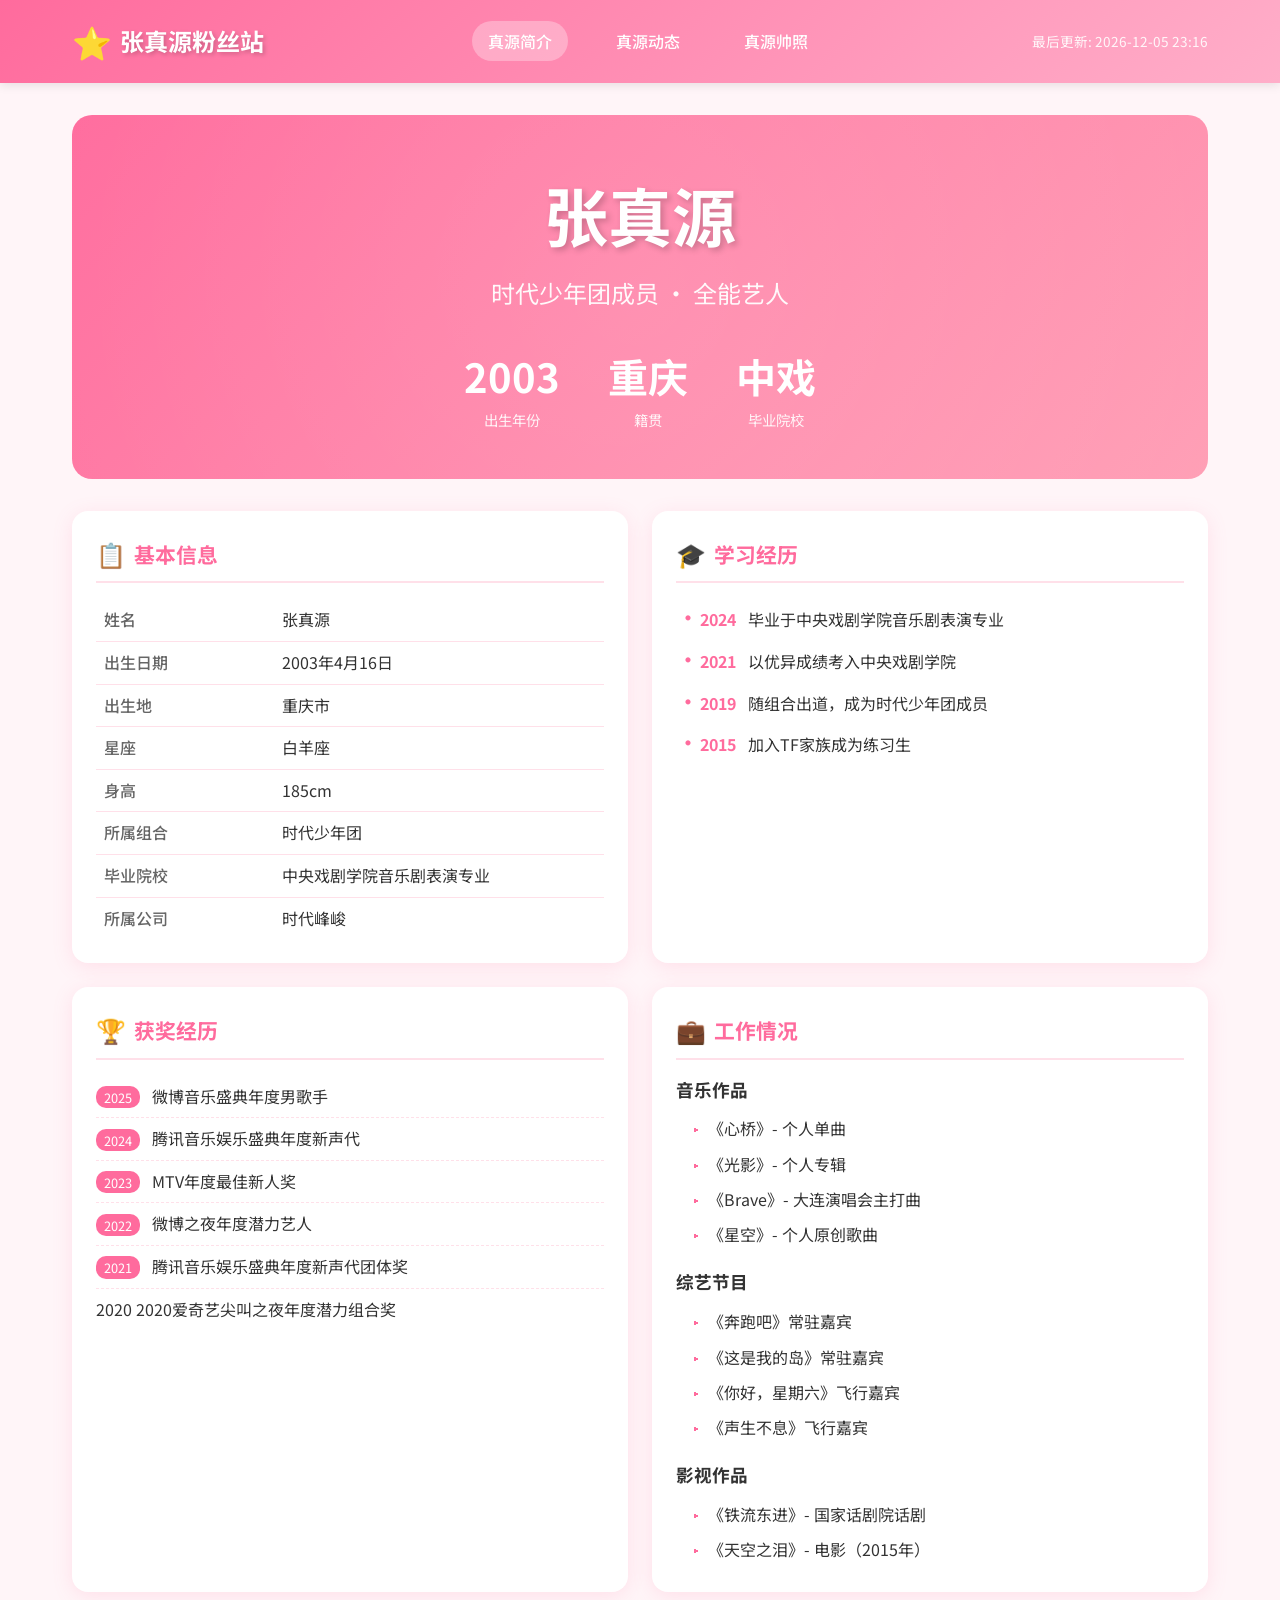
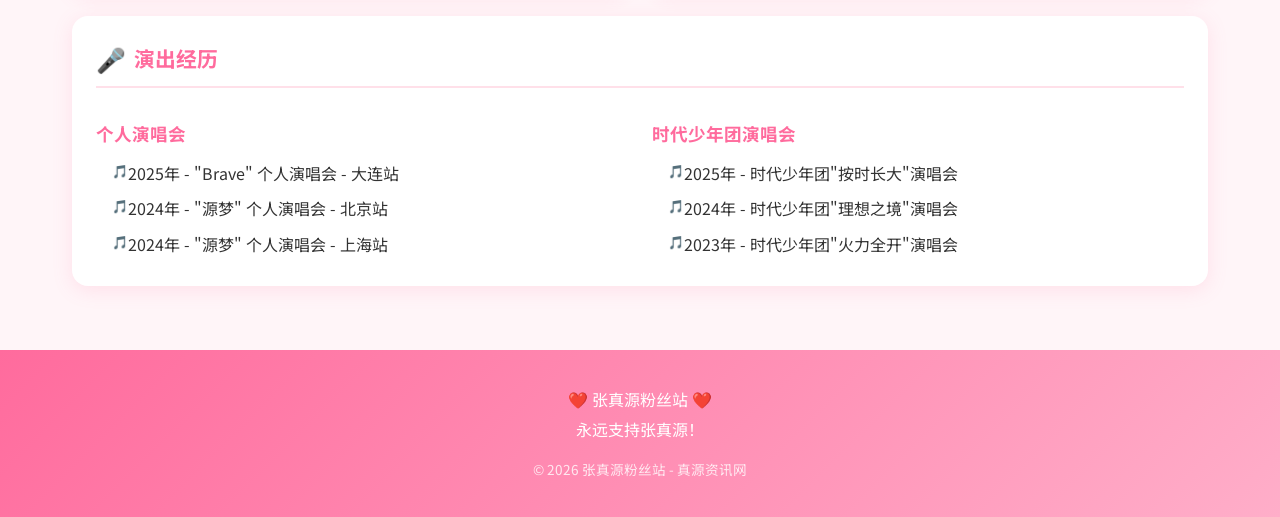
==== zhangzhenyuan-fansite/index.html @ c81fbda4 "Add Zhang Zhenyuan fan site" ====
<!DOCTYPE html>
<html lang="zh-CN">
<head>
    <meta charset="UTF-8">
    <meta name="viewport" content="width=device-width, initial-scale=1.0">
    <title>张真源粉丝站 - 真源资讯网</title>
    <link rel="stylesheet" href="css/style.css">
    <link rel="preconnect" href="https://fonts.googleapis.com">
    <link rel="preconnect" href="https://fonts.gstatic.com" crossorigin>
    <link href="https://fonts.googleapis.com/css2?family=Noto+Sans+SC:wght@300;400;500;700&display=swap" rel="stylesheet">
</head>
<body>
    <!-- 顶部导航 -->
    <header>
        <nav class="navbar">
            <div class="logo">
                <span class="logo-icon">⭐</span>
                <span class="logo-text">张真源粉丝站</span>
            </div>
            <ul class="nav-links">
                <li><a href="#intro" class="active" data-tab="intro">真源简介</a></li>
                <li><a href="#news" data-tab="news">真源动态</a></li>
                <li><a href="photos.html">真源帅照</a></li>
            </ul>
            <div class="last-update">最后更新: <span id="updateTime">-</span></div>
        </nav>
    </header>

    <!-- 主要内容区 -->
    <main>
        <!-- 真源简介模块 -->
        <section id="intro" class="tab-content active">
            <div class="hero-section">
                <div class="hero-content">
                    <h1>张真源</h1>
                    <p class="subtitle">时代少年团成员 · 全能艺人</p>
                    <div class="stats">
                        <div class="stat-item">
                            <span class="stat-number">2003</span>
                            <span class="stat-label">出生年份</span>
                        </div>
                        <div class="stat-item">
                            <span class="stat-number">重庆</span>
                            <span class="stat-label">籍贯</span>
                        </div>
                        <div class="stat-item">
                            <span class="stat-number">中戏</span>
                            <span class="stat-label">毕业院校</span>
                        </div>
                    </div>
                </div>
            </div>

            <div class="content-grid">
                <!-- 基本信息 -->
                <div class="card">
                    <h2><span class="card-icon">📋</span>基本信息</h2>
                    <div class="card-content">
                        <table class="info-table">
                            <tr>
                                <th>姓名</th>
                                <td>张真源</td>
                            </tr>
                            <tr>
                                <th>出生日期</th>
                                <td>2003年4月16日</td>
                            </tr>
                            <tr>
                                <th>出生地</th>
                                <td>重庆市</td>
                            </tr>
                            <tr>
                                <th>星座</th>
                                <td>白羊座</td>
                            </tr>
                            <tr>
                                <th>身高</th>
                                <td>185cm</td>
                            </tr>
                            <tr>
                                <th>所属组合</th>
                                <td>时代少年团</td>
 </tr>
                            <tr>
                                <th>毕业院校</th>
                                <td>中央戏剧学院音乐剧表演专业</td>
                            </tr>
                            <tr>
                                <th>所属公司</th>
                                <td>时代峰峻</td>
                            </tr>
                        </table>
                    </div>
                </div>

                <!-- 学习经历 -->
                <div class="card">
                    <h2><span class="card-icon">🎓</span>学习经历</h2>
                    <div class="card-content">
                        <ul class="timeline">
                            <li>
                                <span class="year">2024</span>
                                <span class="event">毕业于中央戏剧学院音乐剧表演专业</span>
                            </li>
                            <li>
                                <span class="year">2021</span>
                                <span class="event">以优异成绩考入中央戏剧学院</span>
                            </li>
                            <li>
                                <span class="year">2019</span>
                                <span class="event">随组合出道，成为时代少年团成员</span>
                            </li>
                            <li>
                                <span class="year">2015</span>
                                <span class="event">加入TF家族成为练习生</span>
                            </li>
                        </ul>
                    </div>
                </div>

                <!-- 获奖经历 -->
                <div class="card">
                    <h2><span class="card-icon">🏆</span>获奖经历</h2>
                    <div class="card-content">
                        <ul class="award-list">
                            <li>
                                <span class="award-year">2025</span>
                                <span class="award-name">微博音乐盛典年度男歌手</span>
                            </li>
                            <li>
                                <span class="award-year">2024</span>
                                <span class="award-name">腾讯音乐娱乐盛典年度新声代</span>
                            </li>
                            <li>
                                <span class="award-year">2023</span>
                                <span class="award-name">MTV年度最佳新人奖</span>
                            </li>
                            <li>
                                <span class="award-year">2022</span>
                                <span class="award-name">微博之夜年度潜力艺人</span>
                            </li>
                            <li>
                                <span class="award-year">2021</span>
                                <span class="award-name">腾讯音乐娱乐盛典年度新声代团体奖</span>
                            </li>
                            <li>
                                <span class="year">2020</span>
                                <span class="event">2020爱奇艺尖叫之夜年度潜力组合奖</span>
                            </li>
                        </ul>
                    </div>
                </div>

                <!-- 工作情况 -->
                <div class="card">
                    <h2><span class="card-icon">💼</span>工作情况</h2>
                    <div class="card-content">
                        <h3>音乐作品</h3>
                        <ul class="work-list">
                            <li>《心桥》- 个人单曲</li>
                            <li>《光影》- 个人专辑</li>
                            <li>《Brave》- 大连演唱会主打曲</li>
                            <li>《星空》- 个人原创歌曲</li>
                        </ul>
                        <h3>综艺节目</h3>
                        <ul class="work-list">
                            <li>《奔跑吧》常驻嘉宾</li>
                            <li>《这是我的岛》常驻嘉宾</li>
                            <li>《你好，星期六》飞行嘉宾</li>
                            <li>《声生不息》飞行嘉宾</li>
                        </ul>
                        <h3>影视作品</h3>
                        <ul class="work-list">
                            <li>《铁流东进》- 国家话剧院话剧</li>
                            <li>《天空之泪》- 电影（2015年）</li>
                        </ul>
                    </div>
                </div>

                <!-- 演出经历 -->
                <div class="card full-width">
                    <h2><span class="card-icon">🎤</span>演出经历</h2>
                    <div class="card-content">
                        <div class="concerts">
                            <div class="concert-item">
                                <h3>个人演唱会</h3>
                                <ul>
                                    <li>2025年 - "Brave" 个人演唱会 - 大连站</li>
                                    <li>2024年 - "源梦" 个人演唱会 - 北京站</li>
                                    <li>2024年 - "源梦" 个人演唱会 - 上海站</li>
                                </ul>
                            </div>
                            <div class="concert-item">
                                <h3>时代少年团演唱会</h3>
                                <ul>
                                    <li>2025年 - 时代少年团"按时长大"演唱会</li>
                                    <li>2024年 - 时代少年团"理想之境"演唱会</li>
                                    <li>2023年 - 时代少年团"火力全开"演唱会</li>
                                </ul>
                            </div>
                        </div>
                    </div>
                </div>
            </div>
        </section>

        <!-- 真源动态模块 -->
        <section id="news" class="tab-content">
            <div class="section-header">
                <h1>真源动态</h1>
                <p>关注张真源的最新消息，每日自动更新</p>
                <button class="refresh-btn" onclick="refreshNews()">
                    <span>🔄</span> 刷新动态
                </button>
            </div>
            <div class="news-container" id="newsContainer">
                <!-- 动态内容将通过JavaScript动态加载 -->
                <div class="loading">加载中...</div>
            </div>
        </section>

        <!-- 真源帅照模块 -->
        <section id="photos" class="tab-content">
            <div class="section-header">
                <h1>真源帅照</h1>
                <p>张真源高清照片、精美写真，每周更新</p>
            </div>
            <div class="photo-gallery" id="photoGallery">
                <!-- 照片将通过JavaScript动态加载 -->
                <div class="loading">加载中...</div>
            </div>
        </section>
    </main>

    <!-- 页脚 -->
    <footer>
        <div class="footer-content">
            <p>❤️ 张真源粉丝站 ❤️</p>
            <p>永远支持张真源！</p>
            <p class="copyright">© 2026 张真源粉丝站 - 真源资讯网</p>
        </div>
    </footer>

    <script src="js/main.js"></script>
    <script src="js/news.js"></script>
    <script src="js/photos.js"></script>
</body>
</html>
---- zhangzhenyuan-fansite/css/style.css ----
/* 全局样式 */
* {
    margin: 0;
    padding: 0;
    box-sizing: border-box;
}

:root {
    --primary-color: #ff6b9d;
    --secondary-color: #ffaec9;
    --accent-color: #ffd700;
    --bg-color: #fff5f8;
    --card-bg: #ffffff;
    --text-primary: #333333;
    --text-secondary: #666666;
    --border-color: #ffe0e9;
    --shadow: 0 4px 20px rgba(255, 107, 157, 0.15);
}

body {
    font-family: 'Noto Sans SC', sans-serif;
    background-color: var(--bg-color);
    color: var(--text-primary);
    line-height: 1.6;
    position: relative;
}

/* 主页背景 - 张真源高清写真半透明 */
body::before {
    content: '';
    position: fixed;
    top: 0;
    left: 0;
    width: 100%;
    height: 100%;
    background-image: url('../images/hero-bg.jpg');
    background-size: cover;
    background-position: center;
    background-attachment: fixed;
    opacity: 0.15;
    z-index: -1;
}

/* 顶部导航 */
header {
    background: linear-gradient(135deg, var(--primary-color), var(--secondary-color));
    position: sticky;
    top: 0;
    z-index: 1000;
    box-shadow: 0 2px 10px rgba(0,0,0,0.1);
}

.navbar {
    max-width: 1200px;
    margin: 0 auto;
    padding: 1rem 2rem;
    display: flex;
    justify-content: space-between;
    align-items: center;
}

.logo {
    display: flex;
    align-items: center;
    gap: 0.5rem;
}

.logo-icon {
    font-size: 2rem;
    animation: starPulse 2s ease-in-out infinite;
}

@keyframes starPulse {
    0%, 100% { transform: scale(1); }
    50% { transform: scale(1.2); }
}

.logo-text {
    font-size: 1.5rem;
    font-weight: 700;
    color: white;
    text-shadow: 2px 2px 4px rgba(0,0,0,0.2);
}

.nav-links {
    display: flex;
    list-style: none;
    gap: 2rem;
}

.nav-links a {
    color: white;
    text-decoration: none;
    font-weight: 500;
    padding: 0.5rem 1rem;
    border-radius: 20px;
    transition: all 0.3s ease;
}

.nav-links a:hover,
.nav-links a.active {
    background: rgba(255,255,255,0.3);
    transform: translateY(-2px);
}

.last-update {
    color: white;
    font-size: 0.85rem;
    opacity: 0.9;
}

/* 主要内容区 */
main {
    max-width: 1200px;
    margin: 0 auto;
    padding: 2rem;
    min-height: calc(100vh - 200px);
}

.tab-content {
    display: none;
    animation: fadeIn 0.5s ease;
}

.tab-content.active {
    display: block;
}

@keyframes fadeIn {
    from { opacity: 0; transform: translateY(20px); }
    to { opacity: 1; transform: translateY(0); }
}

/* 简介页英雄区 */
.hero-section {
    background: linear-gradient(135deg, var(--primary-color), #ff9eb5);
    border-radius: 20px;
    padding: 3rem;
    margin-bottom: 2rem;
    text-align: center;
    color: white;
    position: relative;
    overflow: hidden;
}

.hero-section::before {
    content: '';
    position: absolute;
    top: -50%;
    left: -50%;
    width: 200%;
    height: 200%;
    background: radial-gradient(circle, rgba(255,255,255,0.1) 0%, transparent 60%);
    animation: rotate 20s linear infinite;
}

@keyframes rotate {
    from { transform: rotate(0deg); }
    to { transform: rotate(360deg); }
}

.hero-content {
    position: relative;
    z-index: 1;
}

.hero-content h1 {
    font-size: 4rem;
    margin-bottom: 0.5rem;
    text-shadow: 3px 3px 6px rgba(0,0,0,0.2);
}

.hero-content .subtitle {
    font-size: 1.5rem;
    opacity: 0.95;
    margin-bottom: 2rem;
}

.stats {
    display: flex;
    justify-content: center;
    gap: 3rem;
}

.stat-item {
    display: flex;
    flex-direction: column;
    align-items: center;
}

.stat-number {
    font-size: 2.5rem;
    font-weight: 700;
}

.stat-label {
    font-size: 0.9rem;
    opacity: 0.9;
}

/* 内容网格 */
.content-grid {
    display: grid;
    grid-template-columns: repeat(2, 1fr);
    gap: 1.5rem;
}

.card {
    background: var(--card-bg);
    border-radius: 16px;
    padding: 1.5rem;
    box-shadow: var(--shadow);
    transition: transform 0.3s ease, box-shadow 0.3s ease;
}

.card:hover {
    transform: translateY(-5px);
    box-shadow: 0 8px 30px rgba(255, 107, 157, 0.25);
}

.card.full-width {
    grid-column: 1 / -1;
}

.card h2 {
    font-size: 1.3rem;
    color: var(--primary-color);
    margin-bottom: 1rem;
    display: flex;
    align-items: center;
    gap: 0.5rem;
    border-bottom: 2px solid var(--border-color);
    padding-bottom: 0.5rem;
}

.card-icon {
    font-size: 1.5rem;
}

.card h3 {
    font-size: 1.1rem;
    color: var(--text-primary);
    margin: 1rem 0 0.5rem;
}

/* 信息表格 */
.info-table {
    width: 100%;
    border-collapse: collapse;
}

.info-table tr {
    border-bottom: 1px solid var(--border-color);
}

.info-table tr:last-child {
    border-bottom: none;
}

.info-table th {
    text-align: left;
    padding: 0.5rem;
    color: var(--text-secondary);
    width: 35%;
    font-weight: 500;
}

.info-table td {
    padding: 0.5rem;
    font-weight: 400;
}

/* 时间线 */
.timeline {
    list-style: none;
}

.timeline li {
    padding: 0.5rem 0;
    padding-left: 1.5rem;
    position: relative;
}

.timeline li::before {
    content: '•';
    position: absolute;
    left: 0;
    color: var(--primary-color);
    font-size: 1.5rem;
    line-height: 1.2rem;
}

.timeline .year {
    font-weight: 700;
    color: var(--primary-color);
    margin-right: 0.5rem;
}

/* 获奖列表 */
.award-list {
    list-style: none;
}

.award-list li {
    padding: 0.5rem 0;
    border-bottom: 1px dashed var(--border-color);
}

.award-list li:last-child {
    border-bottom: none;
}

.award-year {
    background: var(--primary-color);
    color: white;
    padding: 0.1rem 0.5rem;
    border-radius: 10px;
    font-size: 0.8rem;
    margin-right: 0.5rem;
}

/* 工作列表 */
.work-list {
    list-style: none;
    margin-left: 1rem;
}

.work-list li {
    padding: 0.3rem 0;
    position: relative;
    padding-left: 1rem;
}

.work-list li::before {
    content: '▸';
    position: absolute;
    left: 0;
    color: var(--primary-color);
}

/* 演唱会 */
.concerts {
    display: grid;
    grid-template-columns: repeat(2, 1fr);
    gap: 1.5rem;
}

.concert-item h3 {
    color: var(--primary-color);
    margin-bottom: 0.5rem;
}

.concert-item ul {
    list-style: none;
    margin-left: 1rem;
}

.concert-item ul li {
    padding: 0.3rem 0;
    position: relative;
    padding-left: 1rem;
}

.concert-item ul li::before {
    content: '🎵';
    position: absolute;
    left: 0;
    font-size: 0.8rem;
}

/* 动态页 */
.section-header {
    text-align: center;
    margin-bottom: 2rem;
}

.section-header h1 {
    font-size: 2.5rem;
    color: var(--primary-color);
    margin-bottom: 0.5rem;
}

.section-header p {
    color: var(--text-secondary);
    margin-bottom: 1rem;
}

.refresh-btn {
    background: linear-gradient(135deg, var(--primary-color), var(--secondary-color));
    color: white;
    border: none;
    padding: 0.8rem 2rem;
    border-radius: 25px;
    font-size: 1rem;
    cursor: pointer;
    transition: all 0.3s ease;
    display: inline-flex;
    align-items: center;
    gap: 0.5rem;
}

.refresh-btn:hover {
    transform: scale(1.05);
    box-shadow: 0 5px 20px rgba(255, 107, 157, 0.4);
}

.news-container {
    display: grid;
    gap: 1rem;
}

.news-item {
    background: var(--card-bg);
    border-radius: 12px;
    padding: 1.5rem;
    box-shadow: var(--shadow);
    transition: transform 0.3s ease;
    border-left: 4px solid var(--primary-color);
}

.news-item:hover {
    transform: translateX(10px);
}

.news-date {
    color: var(--primary-color);
    font-size: 0.85rem;
    margin-bottom: 0.5rem;
}

.news-title {
    font-size: 1.2rem;
    font-weight: 600;
    margin-bottom: 0.5rem;
}

.news-content {
    color: var(--text-secondary);
    font-size: 0.95rem;
}

.news-source {
    font-size: 0.8rem;
    color: #999;
    margin-top: 0.5rem;
}

/* 动态图片 */
.news-image {
    margin-top: 1rem;
    border-radius: 8px;
    overflow: hidden;
}

.news-image img {
    width: 100%;
    max-height: 300px;
    object-fit: cover;
    border-radius: 8px;
    transition: transform 0.3s ease;
}

.news-image img:hover {
    transform: scale(1.02);
}

/* 照片画廊 */
.photo-gallery {
    display: block;
}

/* 分类卡片网格 */
.category-grid {
    display: grid;
    grid-template-columns: repeat(auto-fill, minmax(280px, 1fr));
    gap: 1.5rem;
    margin-bottom: 2rem;
}

.category-card {
    border-radius: 20px;
    padding: 2.5rem 2rem;
    text-align: center;
    box-shadow: 0 10px 30px rgba(0,0,0,0.15);
    cursor: pointer;
    transition: all 0.3s ease;
    color: white;
    position: relative;
    overflow: hidden;
}

.category-card::before {
    content: '';
    position: absolute;
    top: 0;
    left: 0;
    right: 0;
    bottom: 0;
    background: rgba(255,255,255,0.1);
    opacity: 0;
    transition: opacity 0.3s ease;
}

.category-card:hover {
    transform: translateY(-10px) scale(1.02);
    box-shadow: 0 20px 50px rgba(0,0,0,0.25);
}

.category-card:hover::before {
    opacity: 1;
}

.category-icon {
    font-size: 4rem;
    margin-bottom: 1rem;
    display: block;
}

.category-name {
    font-size: 1.6rem;
    font-weight: 700;
    color: white;
    margin-bottom: 0.5rem;
    text-shadow: 1px 1px 3px rgba(0,0,0,0.2);
}

.category-desc {
    font-size: 1rem;
    color: rgba(255,255,255,0.9);
    margin-bottom: 1rem;
}

.category-count {
    font-size: 1rem;
    color: white;
    font-weight: 600;
    background: rgba(0,0,0,0.2);
    padding: 0.5rem 1rem;
    border-radius: 20px;
    display: inline-block;
}

/* 分类页头 */
.category-header {
    text-align: center;
    margin-bottom: 2rem;
    padding: 1rem;
}

.category-header h2 {
    font-size: 2rem;
    color: var(--primary-color);
    margin-bottom: 0.5rem;
}

.category-header p {
    color: var(--text-secondary);
    margin-bottom: 1rem;
}

.back-btn {
    display: inline-block;
    background: var(--primary-color);
    color: white;
    padding: 0.5rem 1.5rem;
    border-radius: 20px;
    text-decoration: none;
    transition: all 0.3s ease;
}

.back-btn:hover {
    transform: scale(1.05);
    box-shadow: 0 5px 20px rgba(255, 107, 157, 0.4);
}

/* 照片网格 */
.photo-grid {
    display: grid;
    grid-template-columns: repeat(auto-fill, minmax(200px, 1fr));
    gap: 1rem;
}

.photo-item {
    background: var(--card-bg);
    border-radius: 12px;
    overflow: hidden;
    box-shadow: var(--shadow);
    cursor: pointer;
    transition: transform 0.3s ease;
    aspect-ratio: 4/5;
}

.photo-item:hover {
    transform: scale(1.03);
    z-index: 10;
}

.photo-item img {
    width: 100%;
    height: 100%;
    object-fit: cover;
}

/* 大图模态框 */
.photo-modal {
    position: fixed;
    top: 0;
    left: 0;
    width: 100%;
    height: 100%;
    background: rgba(0, 0, 0, 0.9);
    display: flex;
    justify-content: center;
    align-items: center;
    z-index: 10000;
    padding: 2rem;
}

.photo-modal-content {
    max-width: 90%;
    max-height: 90%;
    position: relative;
    text-align: center;
}

.photo-modal-content img {
    max-width: 100%;
    max-height: 80vh;
    border-radius: 8px;
}

.photo-modal-content p {
    color: white;
    margin-top: 1rem;
    font-size: 1rem;
}

.photo-modal-close {
    position: absolute;
    top: -40px;
    right: 0;
    color: white;
    font-size: 2rem;
    cursor: pointer;
    width: 40px;
    height: 40px;
    line-height: 40px;
    background: rgba(255,255,255,0.2);
    border-radius: 50%;
}

.photo-modal-close:hover {
    background: var(--primary-color);
}

/* 返回首页链接 */
.logo-text a {
    color: white;
    text-decoration: none;
}

.back-home {
    text-align: center;
    margin-top: 2rem;
}

.back-home a {
    color: var(--primary-color);
    text-decoration: none;
    font-weight: 500;
}

.back-home a:hover {
    text-decoration: underline;
}

.photo-date {
    font-size: 0.85rem;
    color: var(--text-secondary);
}

/* 加载动画 */
.loading {
    text-align: center;
    padding: 3rem;
    color: var(--text-secondary);
    font-size: 1.1rem;
}

.loading::after {
    content: '';
    animation: dots 1.5s infinite;
}

@keyframes dots {
    0%, 20% { content: '.'; }
    40% { content: '..'; }
    60%, 100% { content: '...'; }
}

/* 页脚 */
footer {
    background: linear-gradient(135deg, var(--primary-color), var(--secondary-color));
    color: white;
    text-align: center;
    padding: 2rem;
    margin-top: 2rem;
}

.footer-content p {
    margin: 0.3rem 0;
}

.copyright {
    font-size: 0.85rem;
    opacity: 0.8;
    margin-top: 1rem !important;
}

/* 响应式设计 */
@media (max-width: 768px) {
    .navbar {
        flex-direction: column;
        gap: 1rem;
    }

    .nav-links {
        gap: 1rem;
        flex-wrap: wrap;
        justify-content: center;
    }

    .hero-content h1 {
        font-size: 2.5rem;
    }

    .stats {
        flex-direction: column;
        gap: 1rem;
    }

    .content-grid {
        grid-template-columns: 1fr;
    }

    .concerts {
        grid-template-columns: 1fr;
    }

    .category-grid {
        grid-template-columns: repeat(2, 1fr);
    }

    .photo-grid {
        grid-template-columns: repeat(2, 1fr);
    }
}
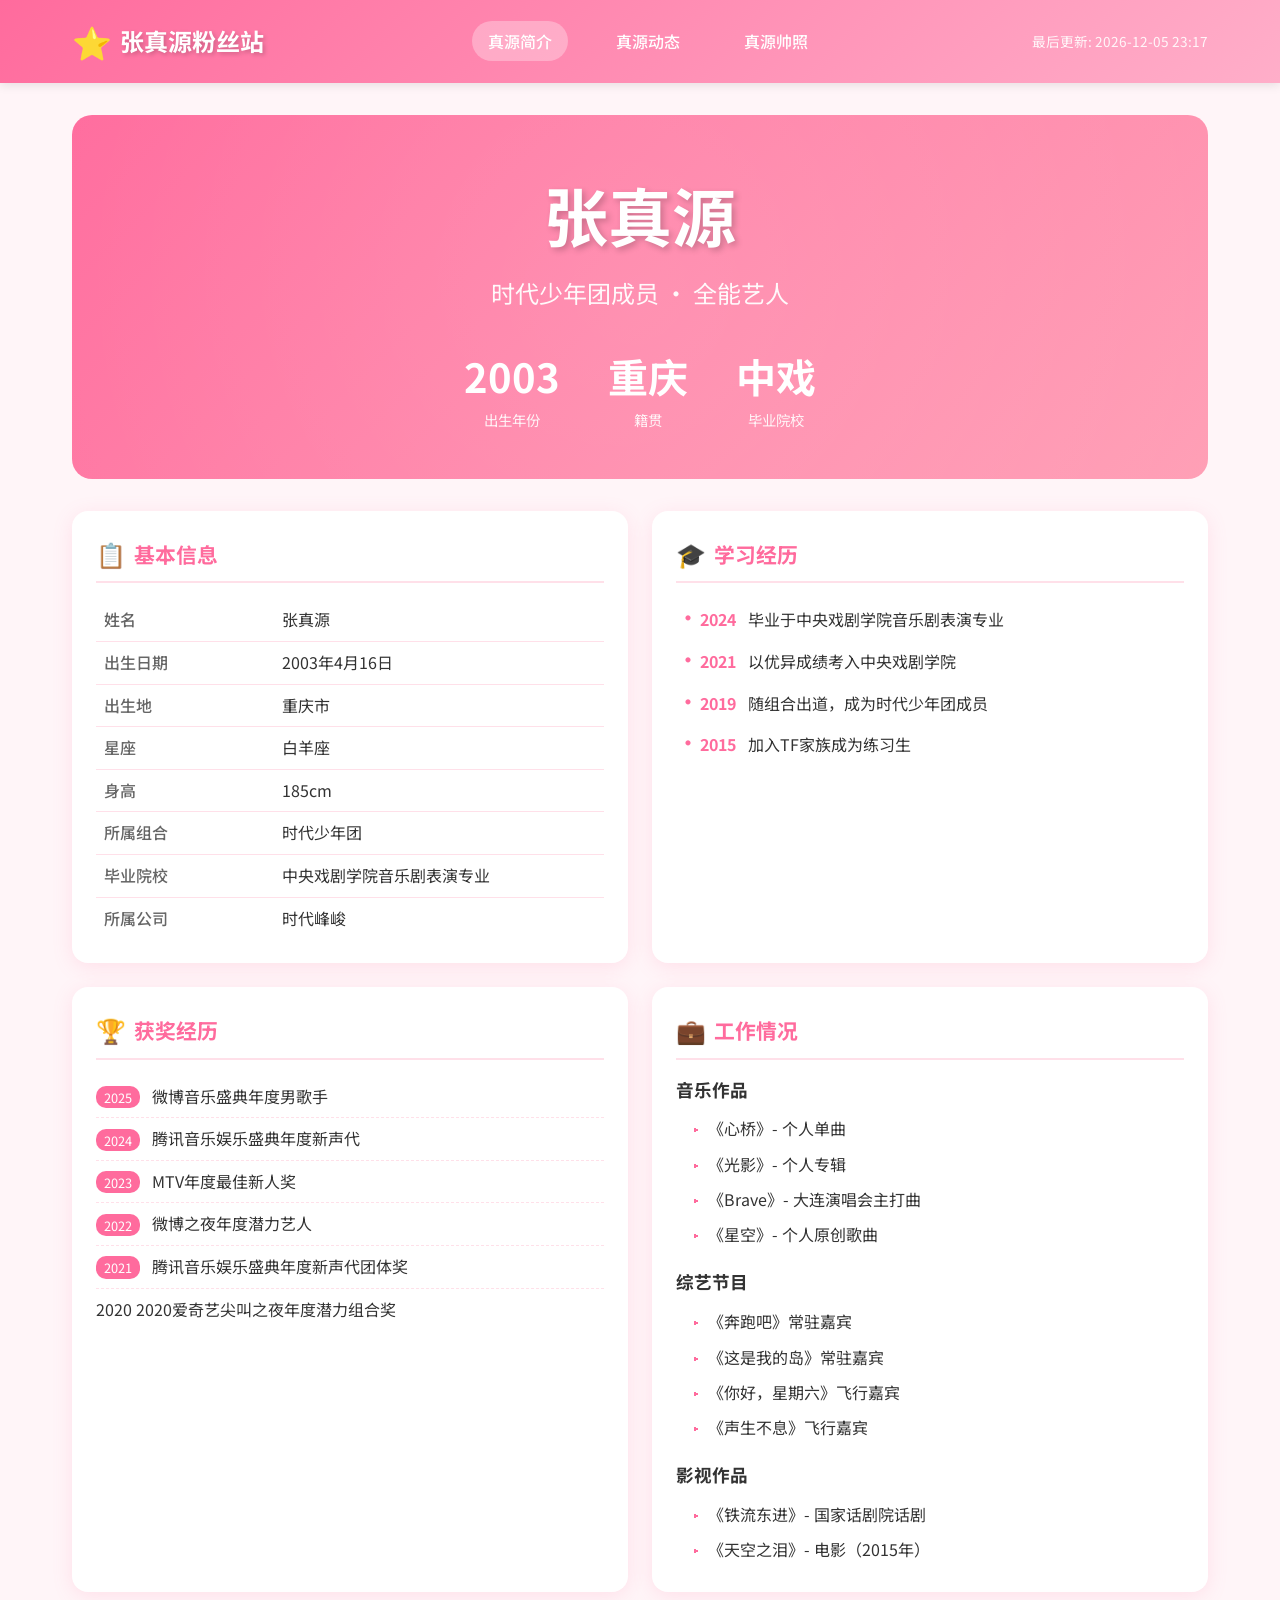
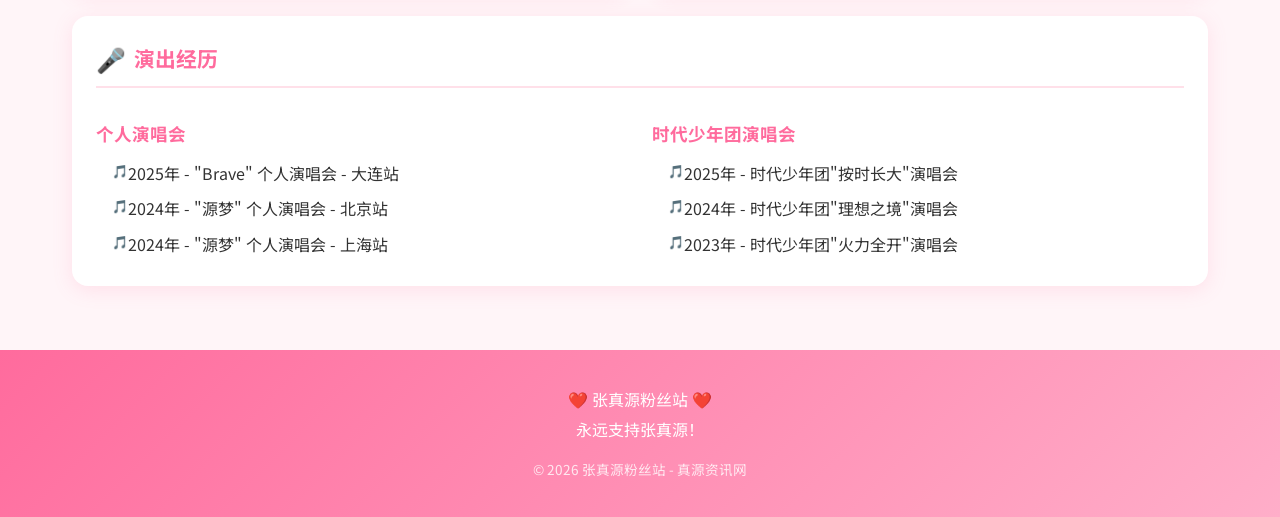
==== commit 6c0eea76: "Fix URLs to use /photos instead of /photos.html" ====
--- a/zhangzhenyuan-fansite/index.html
+++ b/zhangzhenyuan-fansite/index.html
@@ -20,7 +20,7 @@
             <ul class="nav-links">
                 <li><a href="#intro" class="active" data-tab="intro">真源简介</a></li>
                 <li><a href="#news" data-tab="news">真源动态</a></li>
-                <li><a href="photos.html">真源帅照</a></li>
+                <li><a href="https://zhangzhenyuan.netlify.app/photos">真源帅照</a></li>
             </ul>
             <div class="last-update">最后更新: <span id="updateTime">-</span></div>
         </nav>
